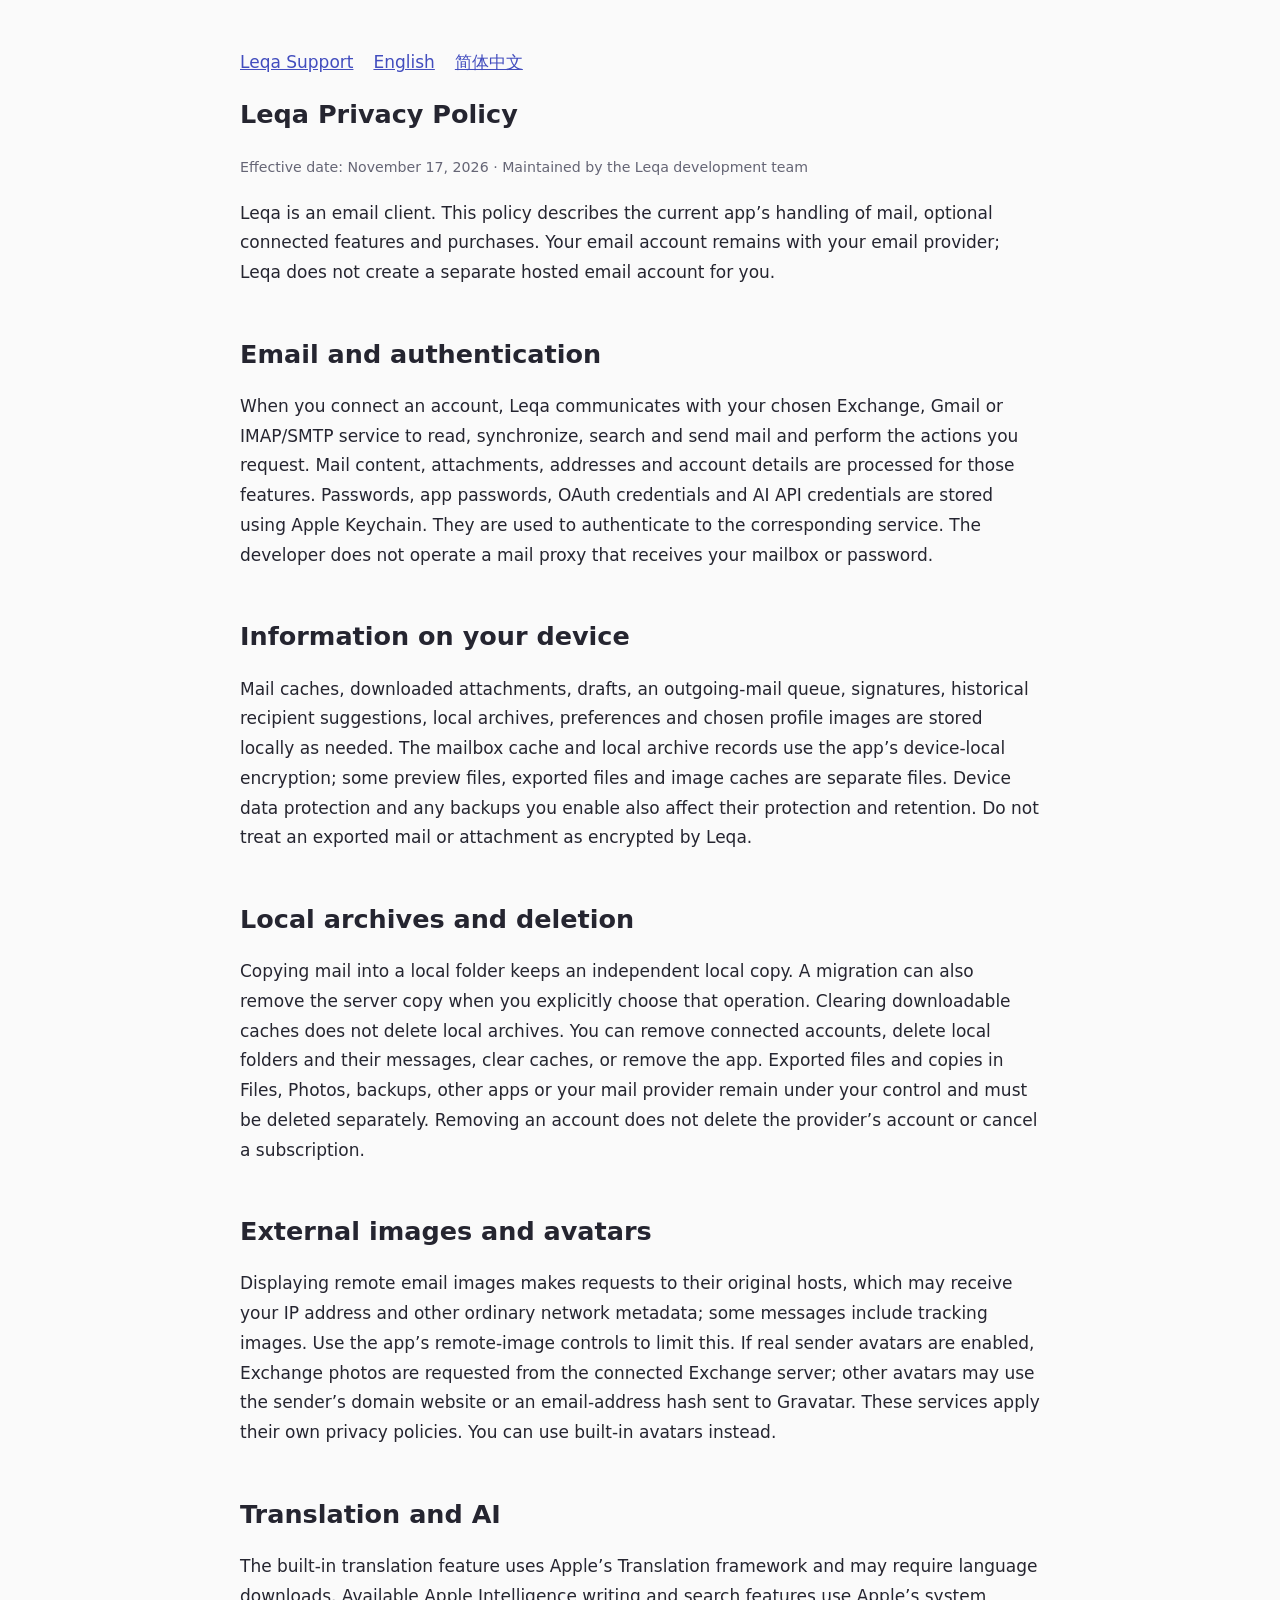
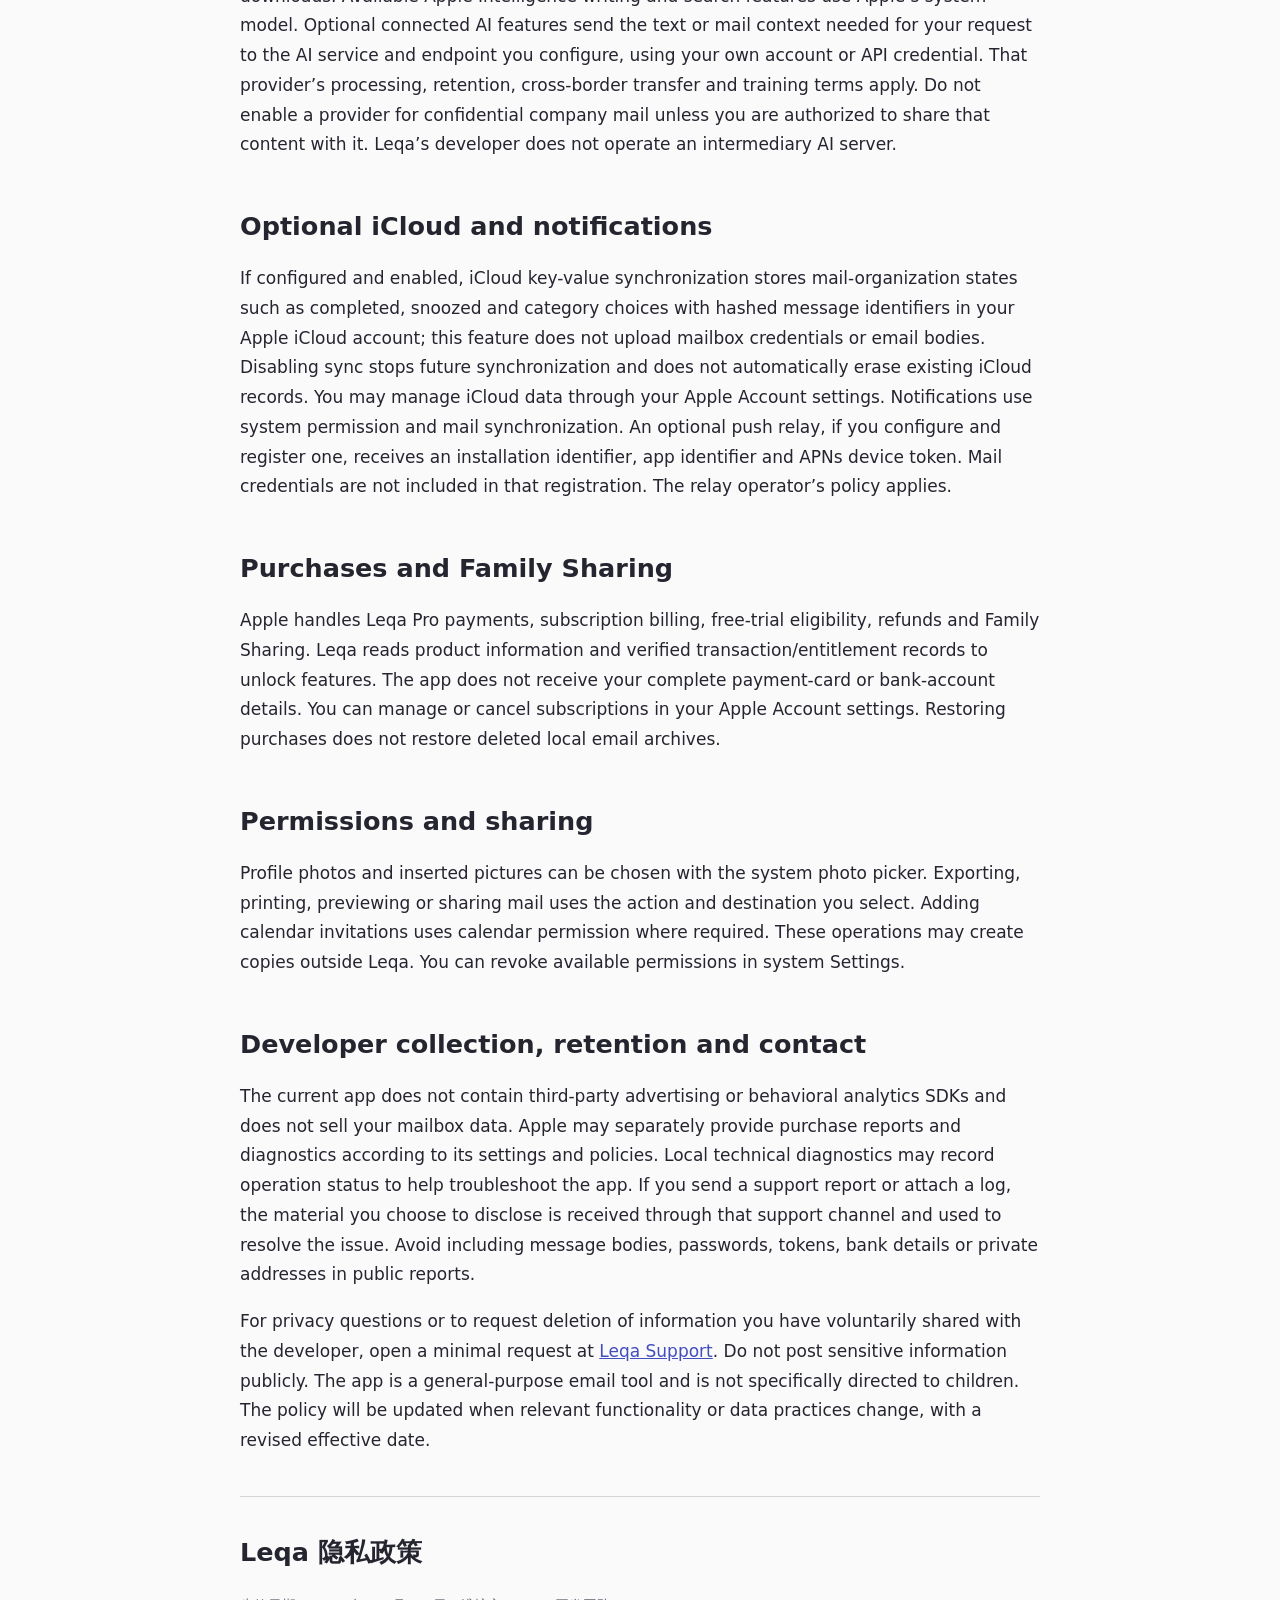
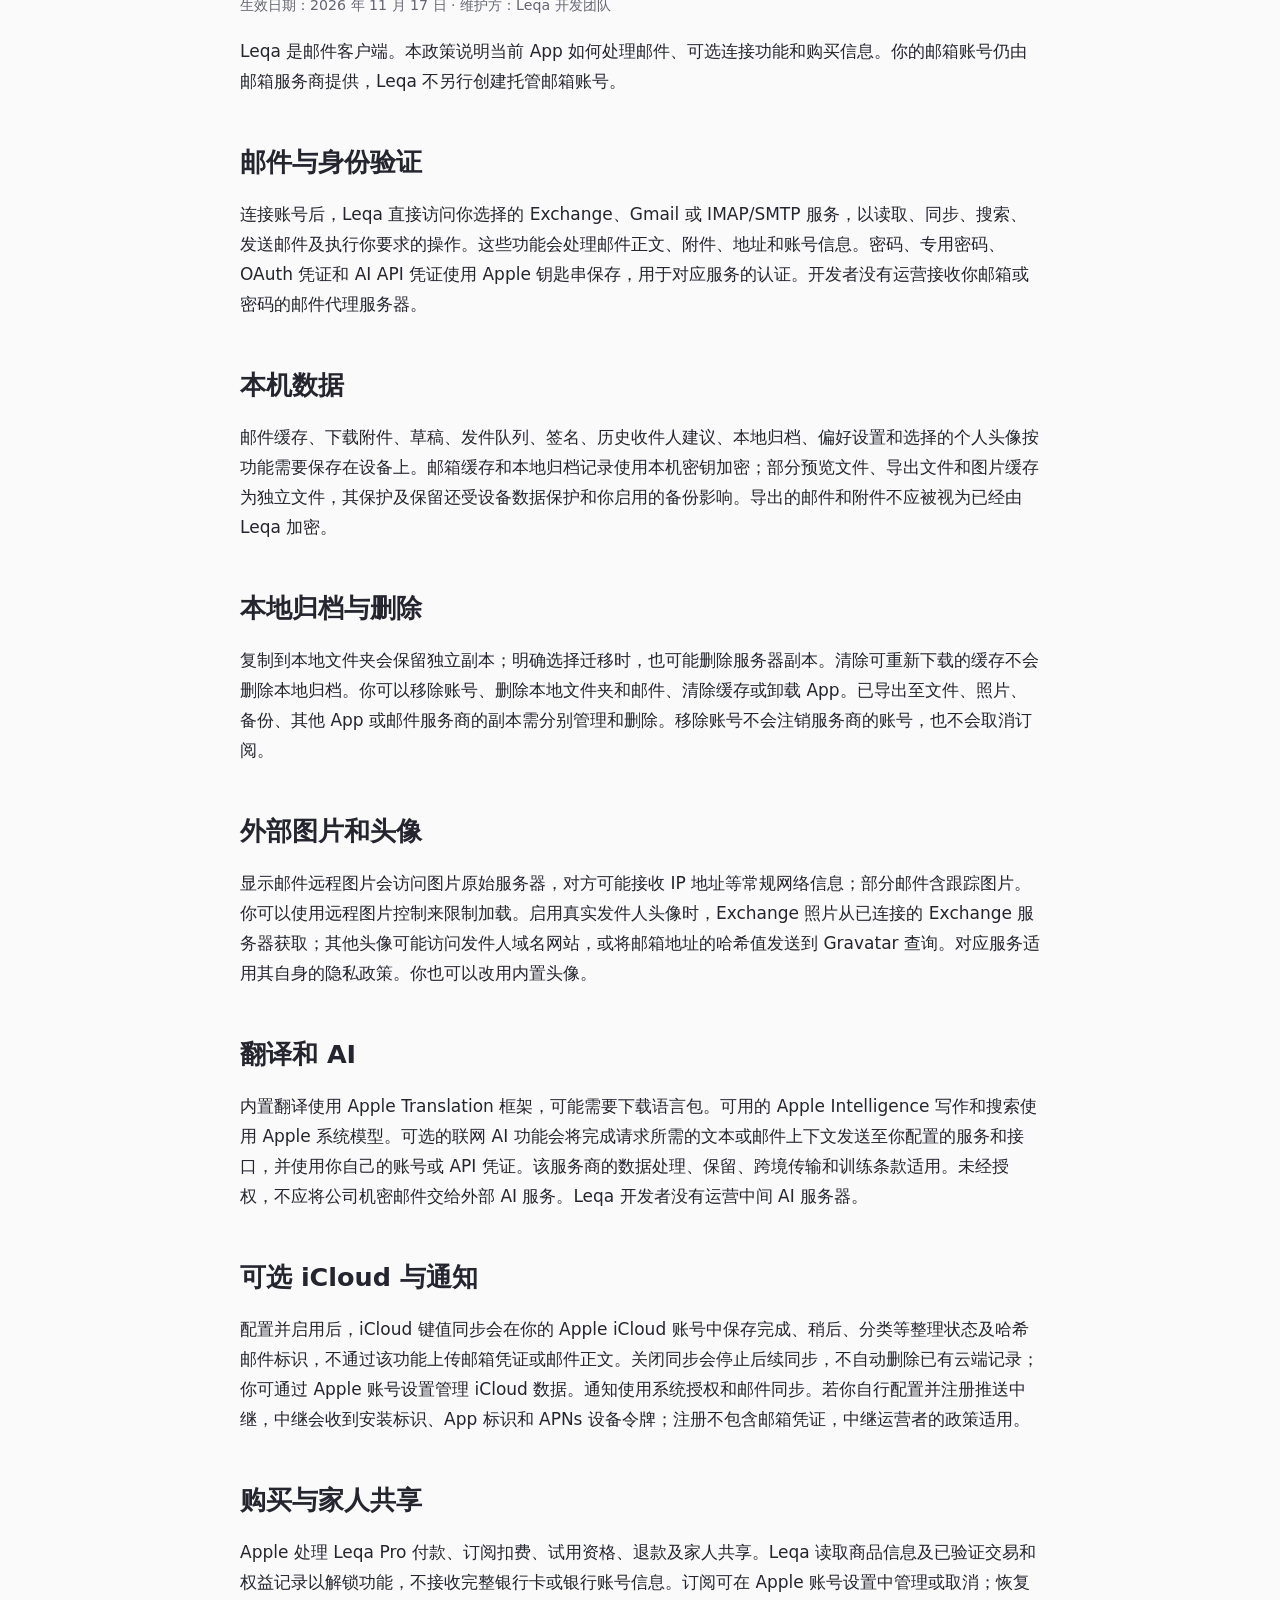
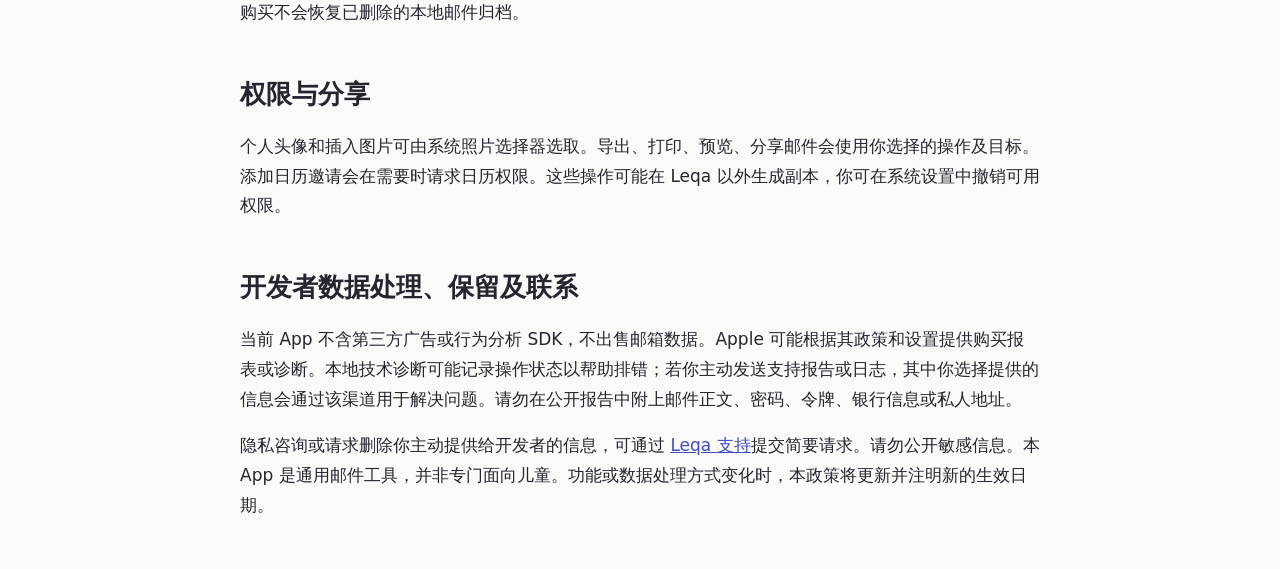
==== privacy.html @ 85e1aa5c "Publish privacy.html" ====
<!doctype html>
<html lang="en"><head><meta charset="utf-8"><meta name="viewport" content="width=device-width,initial-scale=1"><meta name="color-scheme" content="light dark"><title>Privacy Policy · Leqa</title><style>body{font:17px/1.75 system-ui,sans-serif;max-width:800px;margin:48px auto;padding:0 24px;color:light-dark(#252530,#e8e8ef);background:light-dark(#fafafa,#17171b)}a{color:light-dark(#424dbe,#aeb6ff)}h1,h2{line-height:1.25}h2{margin-top:2em}small{color:light-dark(#656575,#aaaab8)}nav{display:flex;gap:20px}section{scroll-margin-top:24px}hr{border:0;border-top:1px solid #8885;margin:40px 0}</style></head>
<body><nav><a href="./">Leqa Support</a><a href="#english">English</a><a href="#chinese">简体中文</a></nav>
<section id="english" lang="en"><h1>Leqa Privacy Policy</h1><small>Effective date: November 17, 2026 · Maintained by the Leqa development team</small>
<p>Leqa is an email client. This policy describes the current app’s handling of mail, optional connected features and purchases. Your email account remains with your email provider; Leqa does not create a separate hosted email account for you.</p>
<h2>Email and authentication</h2><p>When you connect an account, Leqa communicates with your chosen Exchange, Gmail or IMAP/SMTP service to read, synchronize, search and send mail and perform the actions you request. Mail content, attachments, addresses and account details are processed for those features. Passwords, app passwords, OAuth credentials and AI API credentials are stored using Apple Keychain. They are used to authenticate to the corresponding service. The developer does not operate a mail proxy that receives your mailbox or password.</p>
<h2>Information on your device</h2><p>Mail caches, downloaded attachments, drafts, an outgoing-mail queue, signatures, historical recipient suggestions, local archives, preferences and chosen profile images are stored locally as needed. The mailbox cache and local archive records use the app’s device-local encryption; some preview files, exported files and image caches are separate files. Device data protection and any backups you enable also affect their protection and retention. Do not treat an exported mail or attachment as encrypted by Leqa.</p>
<h2>Local archives and deletion</h2><p>Copying mail into a local folder keeps an independent local copy. A migration can also remove the server copy when you explicitly choose that operation. Clearing downloadable caches does not delete local archives. You can remove connected accounts, delete local folders and their messages, clear caches, or remove the app. Exported files and copies in Files, Photos, backups, other apps or your mail provider remain under your control and must be deleted separately. Removing an account does not delete the provider’s account or cancel a subscription.</p>
<h2>External images and avatars</h2><p>Displaying remote email images makes requests to their original hosts, which may receive your IP address and other ordinary network metadata; some messages include tracking images. Use the app’s remote-image controls to limit this. If real sender avatars are enabled, Exchange photos are requested from the connected Exchange server; other avatars may use the sender’s domain website or an email-address hash sent to Gravatar. These services apply their own privacy policies. You can use built-in avatars instead.</p>
<h2>Translation and AI</h2><p>The built-in translation feature uses Apple’s Translation framework and may require language downloads. Available Apple Intelligence writing and search features use Apple’s system model. Optional connected AI features send the text or mail context needed for your request to the AI service and endpoint you configure, using your own account or API credential. That provider’s processing, retention, cross-border transfer and training terms apply. Do not enable a provider for confidential company mail unless you are authorized to share that content with it. Leqa’s developer does not operate an intermediary AI server.</p>
<h2>Optional iCloud and notifications</h2><p>If configured and enabled, iCloud key-value synchronization stores mail-organization states such as completed, snoozed and category choices with hashed message identifiers in your Apple iCloud account; this feature does not upload mailbox credentials or email bodies. Disabling sync stops future synchronization and does not automatically erase existing iCloud records. You may manage iCloud data through your Apple Account settings. Notifications use system permission and mail synchronization. An optional push relay, if you configure and register one, receives an installation identifier, app identifier and APNs device token. Mail credentials are not included in that registration. The relay operator’s policy applies.</p>
<h2>Purchases and Family Sharing</h2><p>Apple handles Leqa Pro payments, subscription billing, free-trial eligibility, refunds and Family Sharing. Leqa reads product information and verified transaction/entitlement records to unlock features. The app does not receive your complete payment-card or bank-account details. You can manage or cancel subscriptions in your Apple Account settings. Restoring purchases does not restore deleted local email archives.</p>
<h2>Permissions and sharing</h2><p>Profile photos and inserted pictures can be chosen with the system photo picker. Exporting, printing, previewing or sharing mail uses the action and destination you select. Adding calendar invitations uses calendar permission where required. These operations may create copies outside Leqa. You can revoke available permissions in system Settings.</p>
<h2>Developer collection, retention and contact</h2><p>The current app does not contain third-party advertising or behavioral analytics SDKs and does not sell your mailbox data. Apple may separately provide purchase reports and diagnostics according to its settings and policies. Local technical diagnostics may record operation status to help troubleshoot the app. If you send a support report or attach a log, the material you choose to disclose is received through that support channel and used to resolve the issue. Avoid including message bodies, passwords, tokens, bank details or private addresses in public reports.</p><p>For privacy questions or to request deletion of information you have voluntarily shared with the developer, open a minimal request at <a href="https://github.com/greatgithubfish/Leqa-Support/issues/new">Leqa Support</a>. Do not post sensitive information publicly. The app is a general-purpose email tool and is not specifically directed to children. The policy will be updated when relevant functionality or data practices change, with a revised effective date.</p></section>
<hr><section id="chinese" lang="zh-Hans"><h1>Leqa 隐私政策</h1><small>生效日期：2026 年 11 月 17 日 · 维护方：Leqa 开发团队</small>
<p>Leqa 是邮件客户端。本政策说明当前 App 如何处理邮件、可选连接功能和购买信息。你的邮箱账号仍由邮箱服务商提供，Leqa 不另行创建托管邮箱账号。</p>
<h2>邮件与身份验证</h2><p>连接账号后，Leqa 直接访问你选择的 Exchange、Gmail 或 IMAP/SMTP 服务，以读取、同步、搜索、发送邮件及执行你要求的操作。这些功能会处理邮件正文、附件、地址和账号信息。密码、专用密码、OAuth 凭证和 AI API 凭证使用 Apple 钥匙串保存，用于对应服务的认证。开发者没有运营接收你邮箱或密码的邮件代理服务器。</p>
<h2>本机数据</h2><p>邮件缓存、下载附件、草稿、发件队列、签名、历史收件人建议、本地归档、偏好设置和选择的个人头像按功能需要保存在设备上。邮箱缓存和本地归档记录使用本机密钥加密；部分预览文件、导出文件和图片缓存为独立文件，其保护及保留还受设备数据保护和你启用的备份影响。导出的邮件和附件不应被视为已经由 Leqa 加密。</p>
<h2>本地归档与删除</h2><p>复制到本地文件夹会保留独立副本；明确选择迁移时，也可能删除服务器副本。清除可重新下载的缓存不会删除本地归档。你可以移除账号、删除本地文件夹和邮件、清除缓存或卸载 App。已导出至文件、照片、备份、其他 App 或邮件服务商的副本需分别管理和删除。移除账号不会注销服务商的账号，也不会取消订阅。</p>
<h2>外部图片和头像</h2><p>显示邮件远程图片会访问图片原始服务器，对方可能接收 IP 地址等常规网络信息；部分邮件含跟踪图片。你可以使用远程图片控制来限制加载。启用真实发件人头像时，Exchange 照片从已连接的 Exchange 服务器获取；其他头像可能访问发件人域名网站，或将邮箱地址的哈希值发送到 Gravatar 查询。对应服务适用其自身的隐私政策。你也可以改用内置头像。</p>
<h2>翻译和 AI</h2><p>内置翻译使用 Apple Translation 框架，可能需要下载语言包。可用的 Apple Intelligence 写作和搜索使用 Apple 系统模型。可选的联网 AI 功能会将完成请求所需的文本或邮件上下文发送至你配置的服务和接口，并使用你自己的账号或 API 凭证。该服务商的数据处理、保留、跨境传输和训练条款适用。未经授权，不应将公司机密邮件交给外部 AI 服务。Leqa 开发者没有运营中间 AI 服务器。</p>
<h2>可选 iCloud 与通知</h2><p>配置并启用后，iCloud 键值同步会在你的 Apple iCloud 账号中保存完成、稍后、分类等整理状态及哈希邮件标识，不通过该功能上传邮箱凭证或邮件正文。关闭同步会停止后续同步，不自动删除已有云端记录；你可通过 Apple 账号设置管理 iCloud 数据。通知使用系统授权和邮件同步。若你自行配置并注册推送中继，中继会收到安装标识、App 标识和 APNs 设备令牌；注册不包含邮箱凭证，中继运营者的政策适用。</p>
<h2>购买与家人共享</h2><p>Apple 处理 Leqa Pro 付款、订阅扣费、试用资格、退款及家人共享。Leqa 读取商品信息及已验证交易和权益记录以解锁功能，不接收完整银行卡或银行账号信息。订阅可在 Apple 账号设置中管理或取消；恢复购买不会恢复已删除的本地邮件归档。</p>
<h2>权限与分享</h2><p>个人头像和插入图片可由系统照片选择器选取。导出、打印、预览、分享邮件会使用你选择的操作及目标。添加日历邀请会在需要时请求日历权限。这些操作可能在 Leqa 以外生成副本，你可在系统设置中撤销可用权限。</p>
<h2>开发者数据处理、保留及联系</h2><p>当前 App 不含第三方广告或行为分析 SDK，不出售邮箱数据。Apple 可能根据其政策和设置提供购买报表或诊断。本地技术诊断可能记录操作状态以帮助排错；若你主动发送支持报告或日志，其中你选择提供的信息会通过该渠道用于解决问题。请勿在公开报告中附上邮件正文、密码、令牌、银行信息或私人地址。</p><p>隐私咨询或请求删除你主动提供给开发者的信息，可通过 <a href="https://github.com/greatgithubfish/Leqa-Support/issues/new">Leqa 支持</a>提交简要请求。请勿公开敏感信息。本 App 是通用邮件工具，并非专门面向儿童。功能或数据处理方式变化时，本政策将更新并注明新的生效日期。</p></section>
</body></html>
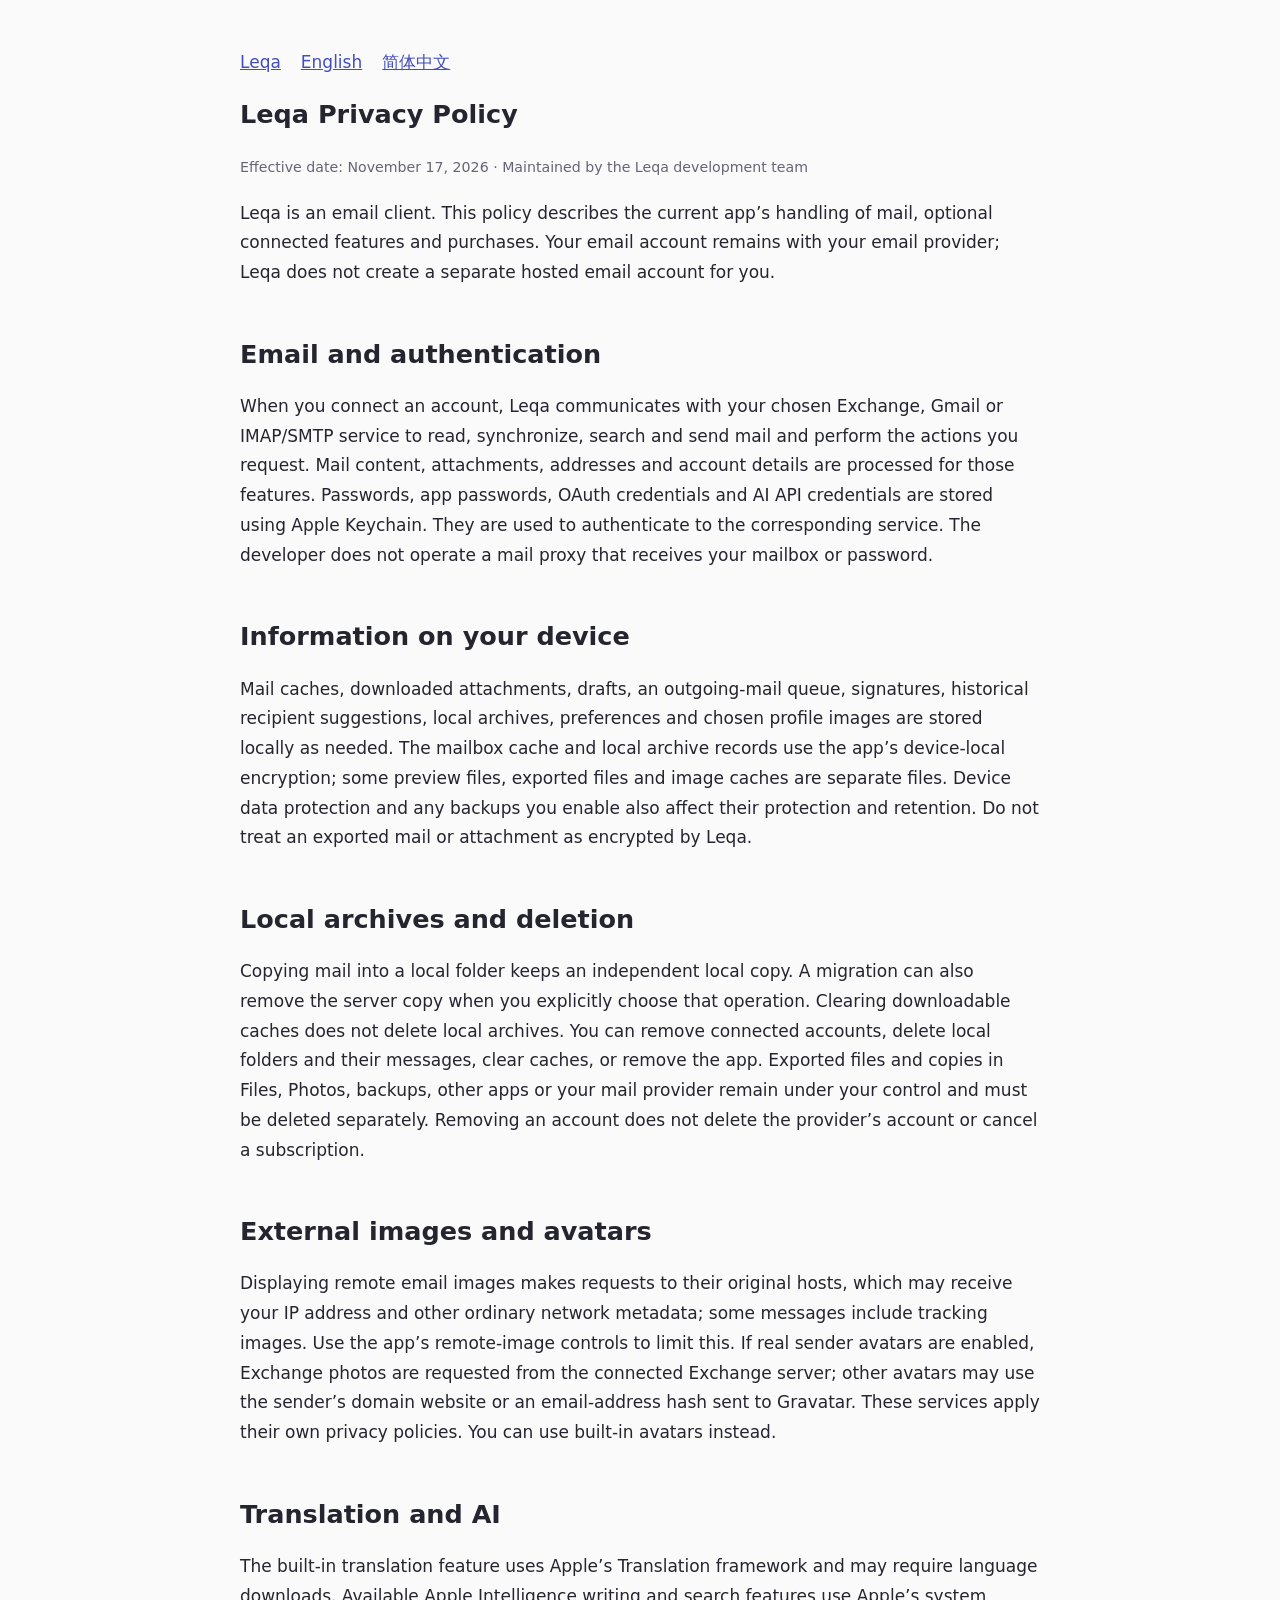
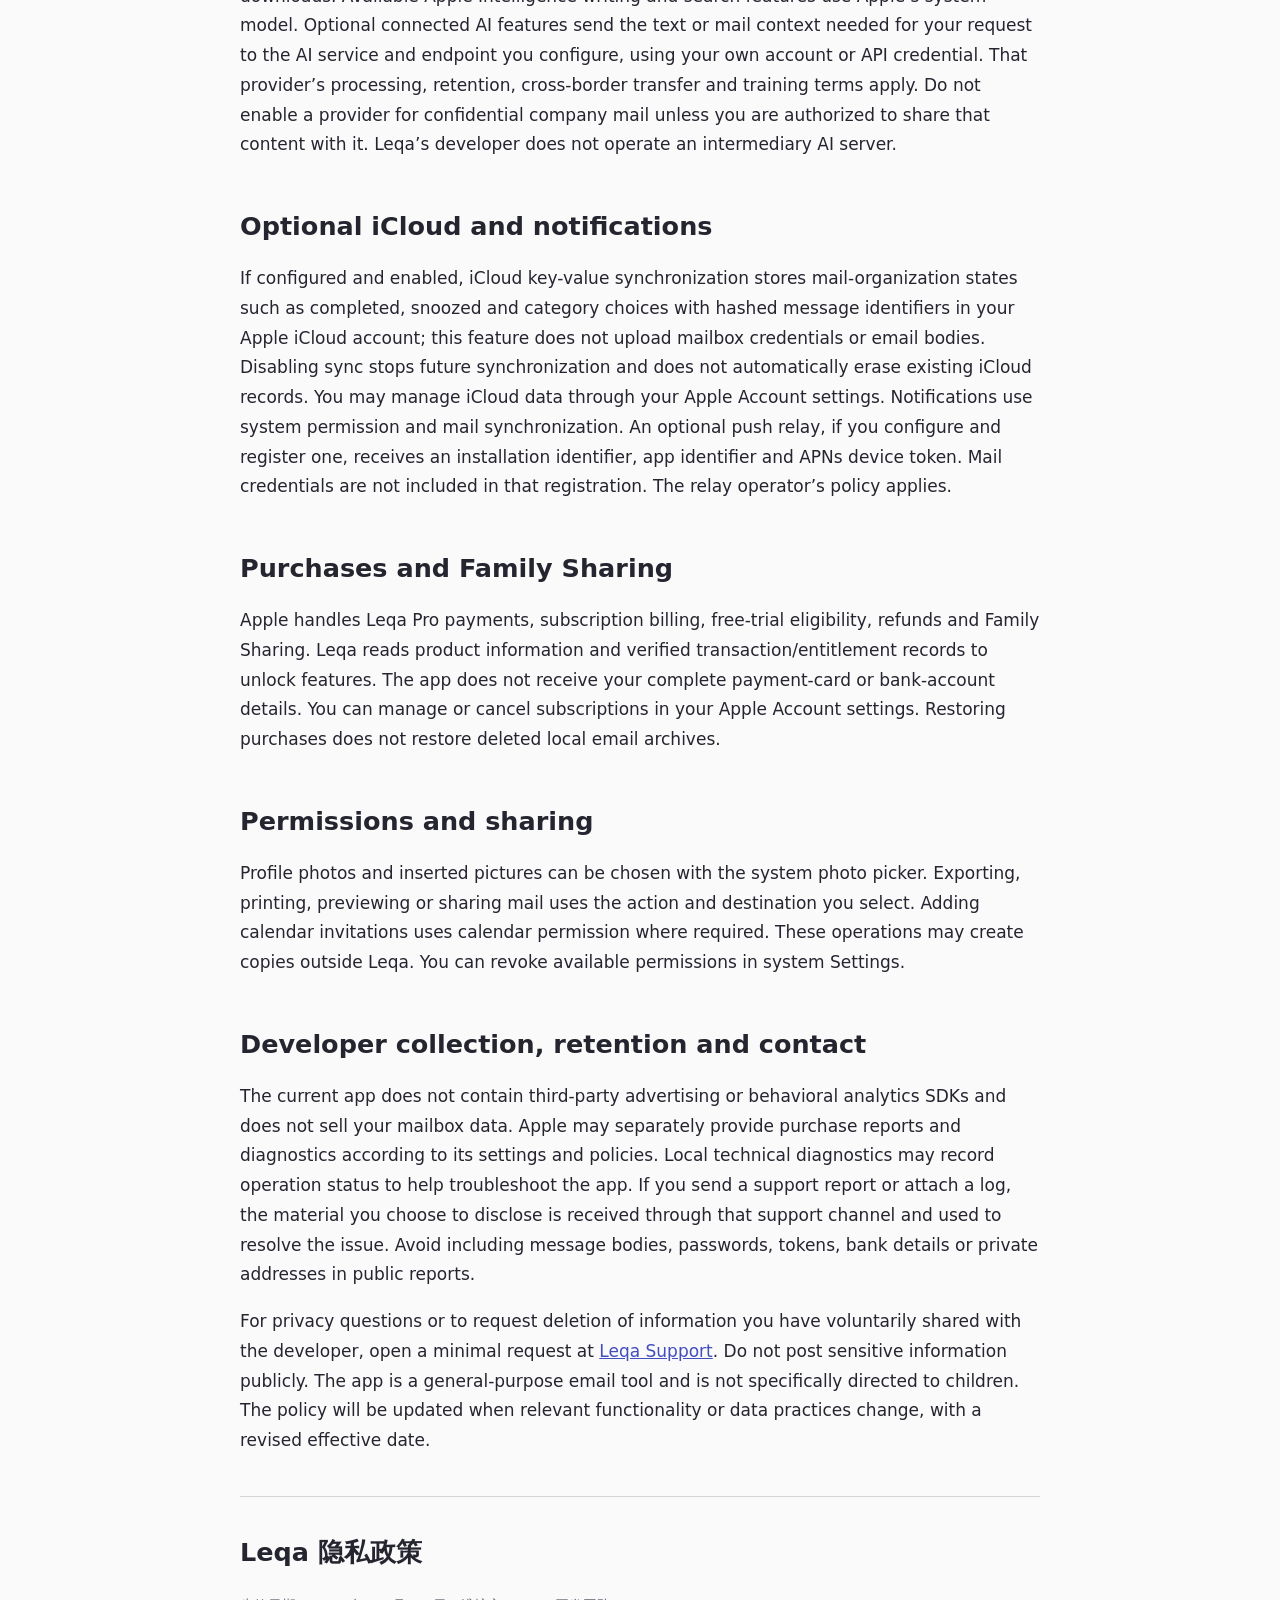
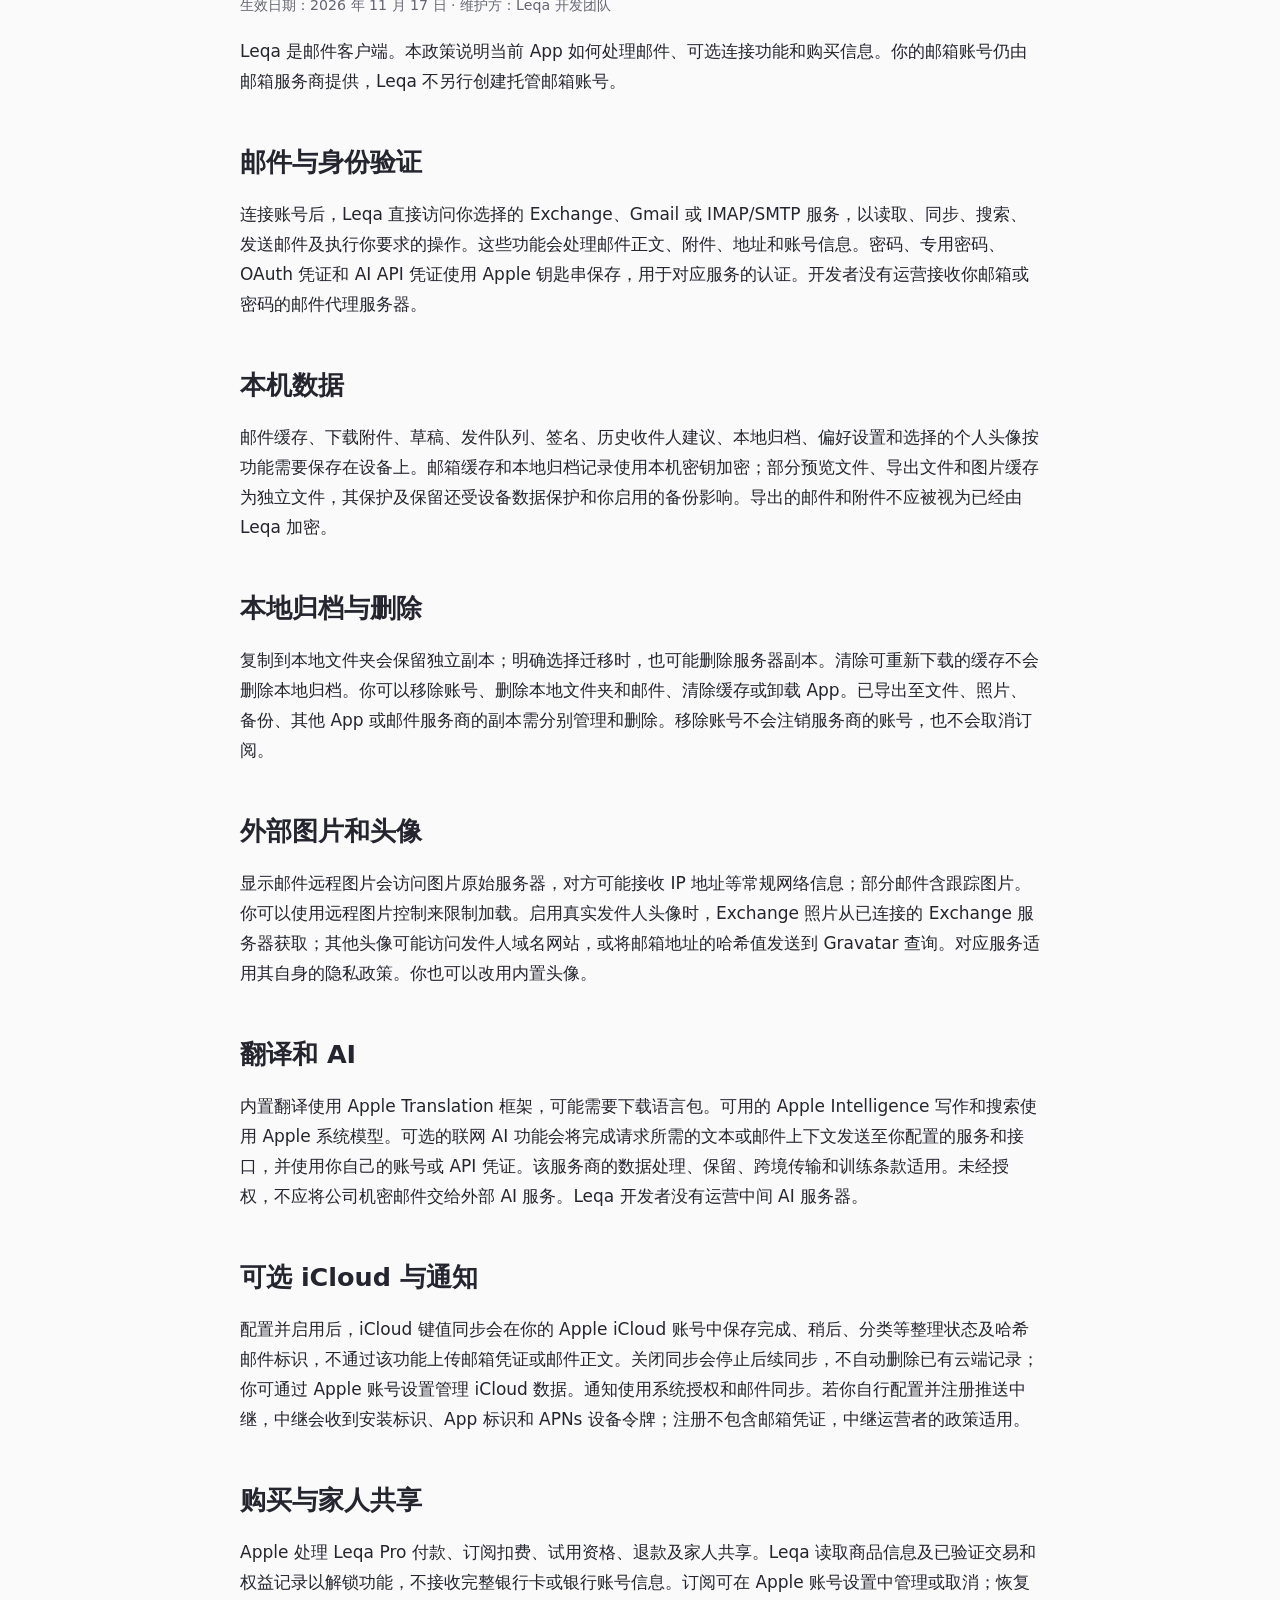
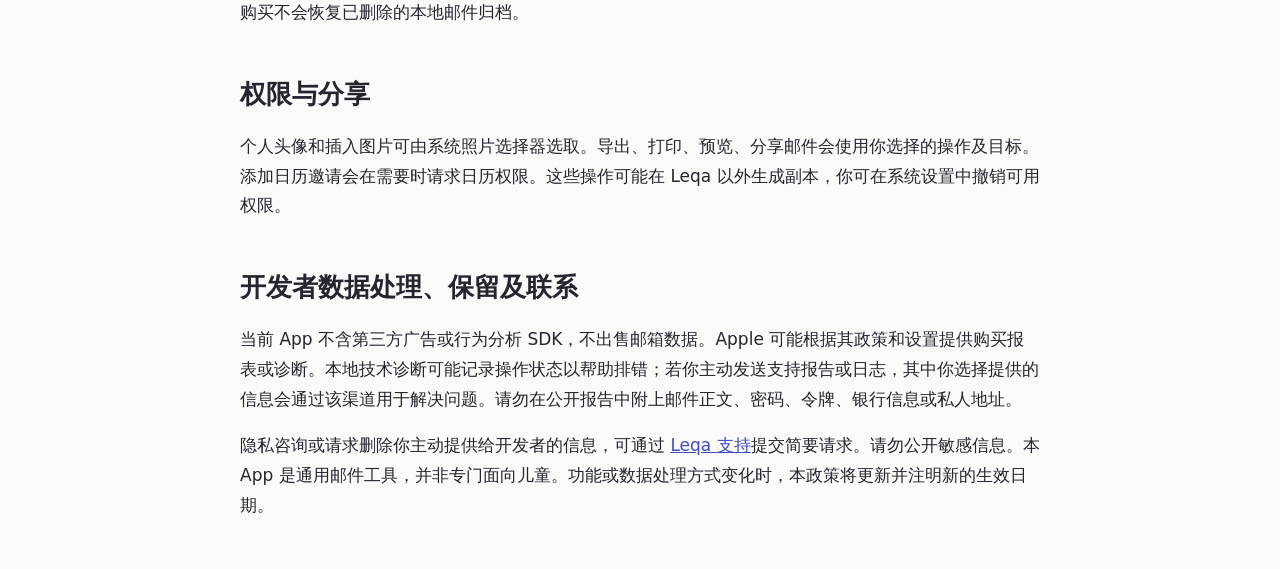
==== commit c7ddbf5c: "Build bilingual Leqa marketing website with product video and artwork" ====
--- a/privacy.html
+++ b/privacy.html
@@ -1,6 +1,6 @@
 <!doctype html>
 <html lang="en"><head><meta charset="utf-8"><meta name="viewport" content="width=device-width,initial-scale=1"><meta name="color-scheme" content="light dark"><title>Privacy Policy · Leqa</title><style>body{font:17px/1.75 system-ui,sans-serif;max-width:800px;margin:48px auto;padding:0 24px;color:light-dark(#252530,#e8e8ef);background:light-dark(#fafafa,#17171b)}a{color:light-dark(#424dbe,#aeb6ff)}h1,h2{line-height:1.25}h2{margin-top:2em}small{color:light-dark(#656575,#aaaab8)}nav{display:flex;gap:20px}section{scroll-margin-top:24px}hr{border:0;border-top:1px solid #8885;margin:40px 0}</style></head>
-<body><nav><a href="./">Leqa Support</a><a href="#english">English</a><a href="#chinese">简体中文</a></nav>
+<body><nav><a href="./">Leqa</a><a href="#english">English</a><a href="#chinese">简体中文</a></nav>
 <section id="english" lang="en"><h1>Leqa Privacy Policy</h1><small>Effective date: November 17, 2026 · Maintained by the Leqa development team</small>
 <p>Leqa is an email client. This policy describes the current app’s handling of mail, optional connected features and purchases. Your email account remains with your email provider; Leqa does not create a separate hosted email account for you.</p>
 <h2>Email and authentication</h2><p>When you connect an account, Leqa communicates with your chosen Exchange, Gmail or IMAP/SMTP service to read, synchronize, search and send mail and perform the actions you request. Mail content, attachments, addresses and account details are processed for those features. Passwords, app passwords, OAuth credentials and AI API credentials are stored using Apple Keychain. They are used to authenticate to the corresponding service. The developer does not operate a mail proxy that receives your mailbox or password.</p>
